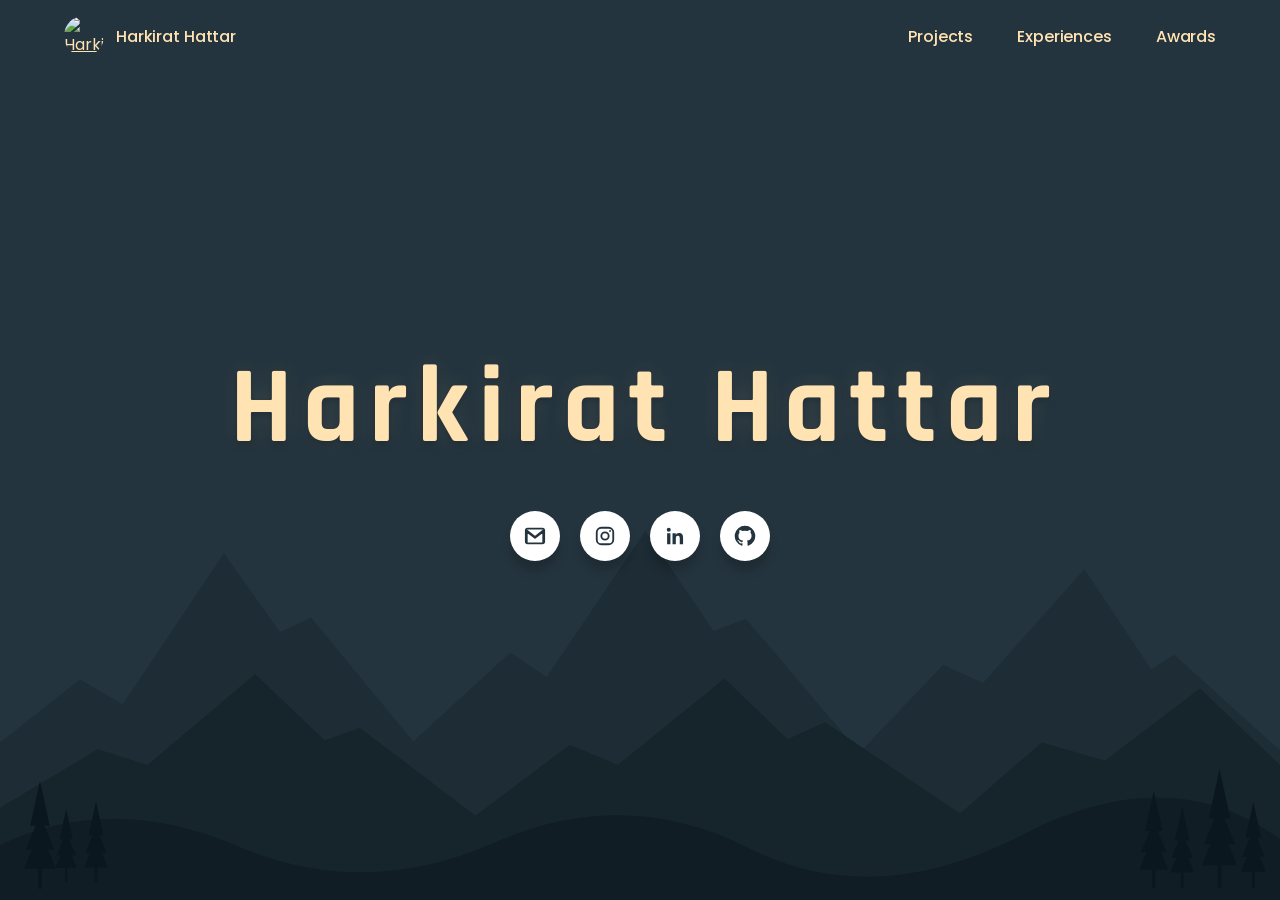
==== index.html @ 41f13f4e "Add files via upload" ====
﻿<!DOCTYPE html>
<html lang="en">
<head>
  <meta charset="UTF-8">
  <meta name="viewport" content="width=device-width, initial-scale=1">
  <meta name="description" content="Harkirat Hattar - a seaside homepage beneath the rain.">
  <title>Harkirat Hattar | Home</title>
  <link href="https://fonts.googleapis.com/css2?family=Poppins:wght@400;500;600&family=Rajdhani:wght@400;600;700&display=swap" rel="stylesheet">
  <link rel="stylesheet" href="./style.css">
  <script src="./script.js" defer></script>
</head>
<body class="back-row-toggle" id="home">
  <div class="rain front-row" aria-hidden="true"></div>
  <div class="rain back-row" aria-hidden="true"></div>
  <svg class="landscape" viewBox="0 0 1440 360" preserveAspectRatio="none" aria-hidden="true" focusable="false">
    <defs><symbol id="pine" viewBox="0 0 40 100"><path d="M18 100V82H2L11 65H4L15 44H9L20 4L31 44H25L36 65H29L38 82H22V100Z" /></symbol></defs>
    <path class="mountains-distant" d="M0 220L90 164L138 186L252 52L315 122L350 109L465 219L574 140L615 162L726 32L803 121L839 110L967 229L1061 151L1106 167L1220 66L1295 155L1321 142L1440 227V360H0Z" />
    <path class="mountains-near" d="M0 278L110 226L166 240L287 159L365 218L405 207L535 285L641 222L695 240L815 163L886 217L928 202L1080 283L1172 220L1243 236L1350 172L1440 240V360H0Z" />
    <path class="foothills" d="M0 311Q125 264 267 312T556 309T843 314T1150 302T1440 306V360H0Z" />
    <g class="trees">
      <use href="#pine" x="25" y="245" width="40" height="110" /><use href="#pine" x="61" y="272" width="27" height="76" /><use href="#pine" x="93" y="263" width="30" height="88" />
      <use href="#pine" x="1280" y="252" width="36" height="104" /><use href="#pine" x="1315" y="268" width="30" height="87" /><use href="#pine" x="1350" y="230" width="44" height="128" /><use href="#pine" x="1394" y="263" width="32" height="93" />
    </g>
  </svg>

  <header>
    <div class="nav-brand">
      <a class="nav-portrait" href="./index.html" aria-label="Home">
        <img class="logo" src="./assets/harkirat-hattar.jpg" alt="Harkirat Hattar" width="40" height="40">
      </a>
      <a class="nav-name" href="./index.html">Harkirat Hattar</a>
    </div>
    <button class="icons" type="button" aria-label="Open navigation" aria-controls="main-navigation" aria-expanded="false"><span id="menu-icon" aria-hidden="true">&#9776;</span><span id="close-icon" aria-hidden="true">&#215;</span></button>
    <nav class="navbar" id="main-navigation" aria-label="Main navigation">
      <a href="./about.html#projects" class="nav-item" style="--i: 0">Projects</a>
      <a href="./about.html#experiences" class="nav-item" style="--i: 1">Experiences</a>
      <a href="./about.html#awards" class="nav-item" style="--i: 2">Awards</a>
    </nav>
  </header>

  <main class="content">
    <!-- Title typography adapted from Justin Linwood Ross's AUTUMN title card. -->
    <h1 data-text="Harkirat Hattar">Harkirat Hattar</h1>
    <ul class="socials" aria-label="Social links">
      <li>
        <a class="social-icon gmail" href="mailto:hhattar@ucsd.edu" aria-label="Email hhattar@ucsd.edu">
          <span class="tooltip" aria-hidden="true">Gmail</span>
          <svg viewBox="0 0 24 24" fill="none" stroke="currentColor" stroke-width="2" stroke-linecap="round" stroke-linejoin="round" aria-hidden="true" focusable="false"><rect x="2" y="4" width="20" height="16" rx="2"/><path d="m3 6 9 7 9-7M3 19V7l9 7 9-7v12"/></svg>
        </a>
      </li>
      <li>
        <a class="social-icon instagram" href="https://www.instagram.com/harkirathattar/" target="_blank" rel="noopener noreferrer" aria-label="Instagram (opens in a new tab)">
          <span class="tooltip" aria-hidden="true">Instagram</span>
          <svg viewBox="0 0 24 24" fill="none" stroke="currentColor" stroke-width="2" aria-hidden="true" focusable="false"><rect x="3" y="3" width="18" height="18" rx="5"/><circle cx="12" cy="12" r="4"/><circle cx="17.5" cy="6.5" r="1" fill="currentColor" stroke="none"/></svg>
        </a>
      </li>
      <li>
        <a class="social-icon linkedin" href="https://www.linkedin.com/in/harkirath135/" target="_blank" rel="noopener noreferrer" aria-label="LinkedIn (opens in a new tab)">
          <span class="tooltip" aria-hidden="true">LinkedIn</span>
          <svg viewBox="0 0 24 24" fill="currentColor" aria-hidden="true" focusable="false"><path d="M5.2 3a2.2 2.2 0 1 0 0 4.4 2.2 2.2 0 0 0 0-4.4ZM3.4 9h3.6v12H3.4V9Zm5.9 0h3.5v1.6h.1c.5-.9 1.7-1.9 3.5-1.9 3.7 0 4.4 2.4 4.4 5.5V21h-3.6v-6c0-1.4 0-3.2-2-3.2s-2.3 1.5-2.3 3.1V21H9.3V9Z"/></svg>
        </a>
      </li>
      <li>
        <a class="social-icon github" href="https://github.com/Harkirat47" target="_blank" rel="noopener noreferrer" aria-label="GitHub (opens in a new tab)">
          <span class="tooltip" aria-hidden="true">GitHub</span>
          <svg viewBox="0 0 24 24" fill="currentColor" aria-hidden="true" focusable="false"><path d="M12 .8a11.2 11.2 0 0 0-3.54 21.83c.56.1.77-.24.77-.54v-2.08c-3.13.68-3.79-1.33-3.79-1.33-.51-1.3-1.25-1.65-1.25-1.65-1.02-.7.08-.69.08-.69 1.13.08 1.73 1.16 1.73 1.16 1 1.72 2.63 1.22 3.27.93.1-.72.39-1.22.71-1.5-2.5-.28-5.13-1.25-5.13-5.57 0-1.23.44-2.23 1.16-3.01-.12-.28-.5-1.43.11-2.97 0 0 .95-.3 3.08 1.15a10.7 10.7 0 0 1 5.6 0c2.14-1.45 3.08-1.15 3.08-1.15.61 1.54.23 2.69.11 2.97.72.78 1.16 1.78 1.16 3.01 0 4.33-2.63 5.28-5.14 5.56.4.35.76 1.03.76 2.08v3.09c0 .3.2.65.78.54A11.2 11.2 0 0 0 12 .8Z"/></svg>
        </a>
      </li>
    </ul>
  </main>

</body>
</html>
---- style.css ----
﻿.rain {
  position: absolute;
  left: 0;
  width: 100%;
  height: 100%;
  z-index: 2;
}

.rain.back-row {
  display: none;
  z-index: 1;
  bottom: 60px;
  opacity: 0.5;
}

body.back-row-toggle .rain.back-row {
  display: block;
}

.drop {
  position: absolute;
  bottom: 100%;
  width: 15px;
  height: 200px;
  pointer-events: none;
  animation: drop 2.2s linear infinite;
}

@keyframes drop {
  0% {
    transform: translateY(0vh);
  }
  75% {
    transform: translateY(90vh);
  }
  100% {
    transform: translateY(90vh);
  }
}

.stem {
  width: 4px;
  height: 80%;
  margin-left: 7px;
  background: linear-gradient(to bottom, rgba(235, 247, 255, 0), rgba(235, 247, 255, 0.95));
  animation: stem 2.2s linear infinite;
}

@keyframes stem {
  0% {
    opacity: 1;
  }
  65% {
    opacity: 1;
  }
  75% {
    opacity: 0;
  }
  100% {
    opacity: 0;
  }
}

header {
  position: fixed;
  top: 0;
  left: 0;
  width: 100%;
  padding: 1rem 5%;
  display: flex;
  justify-content: space-between;
  align-items: center;
  z-index: 5;
}

.logo {
  width: 40px;
}

.nav-item {
  position: relative;
  color: var(--sea-sand);
  font-size: 1rem;
  font-weight: 500;
  line-height: 25px;
  letter-spacing: -0.13px;
  text-decoration: none;
  margin-left: 2.5rem;
  transition: all 0.5s ease;
}

.nav-item:hover {
  color: var(--sea-turquoise);
}

.nav-item::after {
  content: "";
  position: absolute;
  bottom: -0.3rem;
  left: 50%;
  width: 0;
  height: 0.15rem;
  transform: translateX(-50%);
  background-color: var(--sea-turquoise);
  transition: all 0.5s ease;
}

.nav-item:hover:after {
  width: 100%;
}

.icons {
  position: absolute;
  right: 5%;
  font-size: 2.3rem;
  color: var(--sea-sand);
  cursor: pointer;
  display: none;
}

#check {
  display: none;
}

@media (max-width: 900px) {
  header {
    padding: 1.3rem 5%;
  }
}

@media (max-width: 700px) {
  header::before {
    position: absolute;
    content: "";
    inset: 0;
    width: 100%;
    height: 100%;
    background: rgba(38, 100, 142, 0.85);
    backdrop-filter: blur(50px);
    z-index: -1;
  }

  header::after {
    position: absolute;
    content: "";
    top: 0;
    left: -100%;
    width: 100%;
    height: 100%;
    background: linear-gradient(
      90deg,
      transparent,
      rgba(255, 227, 179, 0.4),
      transparent
    );
    transition: 0.8s;
  }

  .icons {
    display: inline-flex;
  }

  header.menu-open .icons #menu-icon {
    display: none;
  }

  .icons #close-icon {
    display: none;
  }

  header.menu-open .icons #close-icon {
    display: block;
  }

  .navbar {
    position: absolute;
    top: 100%;
    left: 0;
    width: 100%;
    height: 0;
    background: rgba(38, 100, 142, 0.85);
    backdrop-filter: blur(50px);
    box-shadow: 0 0.5rem 1rem rgba(38, 100, 142, 0.2);
    overflow: hidden;
    transition: all 0.3s ease;
  }

  header.menu-open .navbar {
    height: 16rem;
  }

  .nav-item {
    display: block;
    font-size: 1.1rem;
    margin: 2rem 0;
    text-align: center;
    transform: translateY(-50px);
    opacity: 0;
    transition: all 0.3s ease;
  }

  .nav-item:hover::after {
    width: auto;
  }

  header.menu-open .navbar a {
    transform: translateY(0);
    opacity: 1;
    transition-delay: calc(0.15s * var(--i));
  }
}

:root { --sea-deep: #26648e; --sea-blue: #4f8fc0; --sea-turquoise: #53d2dc; --sea-sand: #ffe3b3; --neon-primary: var(--sea-turquoise); }
* { box-sizing: border-box; }
html { min-height: 100%; }
body { margin: 0; min-height: 100vh; min-height: 100svh; background: #24343e; color: var(--sea-sand); font-family: "Poppins", sans-serif; }
.rain { position: fixed !important; inset: 0; overflow: hidden; pointer-events: none; }
.rain.back-row { top: -60px; bottom: 60px; }
.content { position: relative; z-index: 4; display: flex; flex-direction: column; align-items: center; justify-content: center; min-height: 100vh; min-height: 100svh; padding: 120px 20px; text-align: center; font-family: "Rajdhani", sans-serif; }
.content h1 { position: relative; max-width: 100%; font-size: clamp(3rem, 8.5vw, 7.5rem); font-weight: 700; letter-spacing: clamp(2px, .9vw, 10px); color: var(--sea-sand); text-shadow: 0 3px 8px rgba(11, 23, 30, .45), 0 0 18px rgba(255, 227, 179, .12); margin: 0; padding-left: clamp(2px, .9vw, 10px); }
.content h1::before { content: attr(data-text); position: absolute; inset: 0; padding-left: inherit; color: var(--sea-sand); text-shadow: -1px 0 #c8ad86; overflow: hidden; clip-path: inset(0 0 100% 0); animation: glitch-anim 3s infinite linear alternate-reverse; }
@keyframes glitch-anim { 0% { clip-path: inset(10% 0 20% 0); transform: translateX(2px); } 5% { clip-path: inset(60% 0 30% 0); transform: translateX(-3px); } 10% { clip-path: inset(30% 0 50% 0); transform: translateX(3px); } 100% { clip-path: inset(90% 0 5% 0); transform: translateX(-2px); } }
a:focus-visible, button:focus-visible { outline: 2px solid var(--neon-primary); outline-offset: 6px; }
.icons { background: transparent; border: 0; padding: 0; line-height: 1; }
.logo { display: block; }
.nav-brand { display: flex; align-items: center; gap: 12px; }
.nav-portrait { display: block; flex-shrink: 0; color: var(--sea-sand); transition: color .3s ease; }
.nav-portrait:hover { color: var(--sea-turquoise); }
.nav-portrait .logo { width: 40px; height: 40px; border-radius: 50%; object-fit: cover; }
.nav-name { position: relative; color: var(--sea-sand); font-size: 1rem; font-weight: 500; line-height: 25px; letter-spacing: -.13px; text-decoration: none; transition: color .3s ease; }
.nav-name:hover { color: var(--sea-turquoise); }
.nav-name::after { content: ""; position: absolute; bottom: -.3rem; left: 50%; width: 0; height: .15rem; transform: translateX(-50%); background: var(--sea-turquoise); transition: width .3s ease; }
.nav-name:hover::after { width: 100%; }
@media (max-width: 360px) { .nav-brand { gap: 8px; } .nav-name { font-size: .85rem; } }
header::after { pointer-events: none; }
@media (max-width: 700px) { header:not(.menu-open) .navbar { visibility: hidden; } header.menu-open .navbar { visibility: visible; } }
@media (prefers-reduced-motion: reduce) { *, *::before, *::after { animation: none !important; transition: none !important; } .rain { display: none !important; } .content h1::before { display: none; } }





/* Quiet, layered mountain silhouettes behind the rain and title. */
.socials { display: flex; justify-content: center; gap: 20px; list-style: none; margin: 32px 0 0; padding: 0; font-family: "Poppins", sans-serif; }
.social-icon { position: relative; display: flex; align-items: center; justify-content: center; width: 50px; height: 50px; border-radius: 50%; background: #fff; color: #24343e; text-decoration: none; box-shadow: 0 10px 10px rgba(0, 0, 0, .18); transition: background .2s ease, color .2s ease, transform .2s ease; }
.social-icon svg { width: 22px; height: 22px; }
.social-icon .tooltip { position: absolute; bottom: calc(100% + 12px); left: 50%; transform: translate(-50%, 8px); padding: 5px 8px; border-radius: 5px; background: var(--social-color); color: #fff; font-size: 14px; opacity: 0; visibility: hidden; pointer-events: none; transition: opacity .2s ease, transform .3s cubic-bezier(.68, -.55, .265, 1.55), visibility .2s ease; }
.social-icon .tooltip::before { content: ""; position: absolute; width: 8px; height: 8px; bottom: -3px; left: 50%; background: inherit; transform: translateX(-50%) rotate(45deg); }
.social-icon.instagram { --social-color: #e4405f; }
.social-icon.gmail { --social-color: #d93025; }
.social-icon.linkedin { --social-color: #0a66c2; }
.social-icon.github { --social-color: #333; }
.social-icon:hover, .social-icon:focus-visible { background: var(--social-color); color: #fff; transform: translateY(-3px); }
.social-icon:hover .tooltip, .social-icon:focus-visible .tooltip { opacity: 1; visibility: visible; transform: translate(-50%, 0); }

.landscape { position: fixed; bottom: 0; left: 0; width: 100%; height: clamp(260px, 45vh, 560px); z-index: 0; pointer-events: none; }
.mountains-distant { fill: #1d2c35; }
.mountains-near { fill: #16242c; }
.foothills { fill: #101d24; }
.trees { fill: #0b171e; }
.about-page header { background: rgba(36, 52, 62, .95); }
.about-layout { position: relative; z-index: 4; display: block; max-width: 1140px; margin: 0 auto; padding: 130px 28px 80px; }
.about-sections { min-width: 0; }
.about-intro { margin-bottom: 36px; }
.about-intro p { margin: 0 0 8px; color: var(--sea-turquoise); font-size: .8rem; letter-spacing: 3px; text-transform: uppercase; }
.about-intro h1 { font-family: "Rajdhani", sans-serif; font-size: clamp(2rem, 5vw, 3.5rem); margin: 0; }
.about-section { scroll-margin-top: 110px; margin-bottom: 32px; padding: clamp(24px, 4vw, 40px); border: 1px solid rgba(255, 227, 179, .15); border-radius: 20px; background: rgba(16, 29, 36, .9); }
.about-section:target { border-color: var(--sea-turquoise); }
.section-number { color: var(--sea-turquoise); font-size: .8rem; letter-spacing: 2px; }
.about-section h2 { font-family: "Rajdhani", sans-serif; font-size: 2.3rem; margin: 8px 0 20px; }
.art-library { position: absolute; width: 0; height: 0; overflow: hidden; }
.intro-summary { color: #bac9d0; margin-top: 12px; line-height: 1.7; }
.section-intro { color: #bac9d0; font-size: .88rem; line-height: 1.8; margin: -4px 0 28px; }
.project-grid { display: grid; grid-template-columns: repeat(2, minmax(0, 1fr)); gap: 24px; }
.project-card { display: flex; flex-direction: column; min-width: 0; overflow: hidden; border: 1px solid rgba(255, 227, 179, .13); border-radius: 14px; background: #182a33; }
.featured-project { border-color: rgba(83, 210, 220, .4); }
.project-art { display: flex; flex-direction: column; align-items: center; justify-content: center; padding: 16px; color: var(--sea-turquoise); background: radial-gradient(ellipse at center, #23444f, #14252f); border-bottom: 1px solid rgba(83, 210, 220, .15); }
.project-art svg { display: block; width: 100%; height: 170px; }
.project-art span { font-size: .65rem; letter-spacing: 1px; color: #b5d6da; text-align: center; }
.project-card:nth-child(3n) .project-art { color: var(--sea-sand); background: radial-gradient(ellipse at center, #414039, #192b33); }
.card-body { display: flex; flex-direction: column; flex: 1; padding: 24px; }
.card-kicker { display: block; color: var(--sea-turquoise); font-size: .68rem; letter-spacing: 1.3px; text-transform: uppercase; line-height: 1.7; }
.project-card h3, .experience-entry h3, .volunteer-card h3, .award-card h3 { font-family: "Rajdhani", sans-serif; font-size: 1.6rem; line-height: 1.2; margin: 10px 0 14px; }
.card-body p, .experience-entry > p, .volunteer-card p, .award-card p { color: #bac9d0; font-size: .88rem; line-height: 1.85; margin: 0 0 16px; }
.tags { display: flex; flex-wrap: wrap; gap: 6px; margin: 0 0 20px; }
.tags span { border: 1px solid rgba(83, 210, 220, .2); border-radius: 5px; padding: 4px 8px; color: #d6e8e9; font-size: .65rem; }
.card-link { display: inline-block; align-self: flex-start; margin-top: auto; color: var(--sea-turquoise); font-size: .8rem; text-decoration: none; line-height: 1.6; }
.card-link:hover { text-decoration: underline; text-underline-offset: 4px; }
.card-body .research-status { margin-top: auto; margin-bottom: 0; padding-top: 16px; border-top: 1px solid rgba(83, 210, 220, .2); font-size: .8rem; color: var(--sea-sand); }
.experience-entry { padding: 26px 0; border-bottom: 1px solid rgba(255, 227, 179, .15); }
.entry-heading { display: flex; justify-content: space-between; gap: 24px; align-items: flex-start; }
.entry-location { margin: 0 0 20px; color: #bac9d0; font-size: .8rem; }
.entry-date { flex-shrink: 0; font-size: .75rem; color: var(--sea-sand); padding-top: 5px; }
.detail-list { padding-left: 20px; color: #bac9d0; font-size: .88rem; line-height: 1.85; }
.detail-list li { margin-bottom: 10px; padding-left: 5px; }
.detail-list li::marker { color: var(--sea-turquoise); }
.metric-row { display: flex; flex-wrap: wrap; gap: 32px; padding-top: 14px; }
.metric-row span { display: flex; flex-direction: column; color: #bac9d0; font-size: .7rem; }
.metric-row strong { font-family: "Rajdhani", sans-serif; font-size: 2rem; color: var(--sea-sand); }
.volunteer-heading { margin-top: 36px; }
.volunteer-heading h3 { font-family: "Rajdhani", sans-serif; font-size: 1.8rem; margin: 6px 0 20px; }
.volunteer-card { display: grid; grid-template-columns: 220px minmax(0, 1fr); align-items: center; gap: 28px; }
.volunteer-art { border-radius: 14px; border: 1px solid rgba(83, 210, 220, .15); }
.award-grid { display: grid; grid-template-columns: repeat(3, minmax(0, 1fr)); gap: 20px; }
.award-card { display: flex; flex-direction: column; padding: 24px; border: 1px solid rgba(255, 227, 179, .18); border-radius: 14px; background: linear-gradient(145deg, #293432, #182a33); }
.award-mark { font-family: "Rajdhani", sans-serif; font-size: 2.8rem; color: var(--sea-sand); opacity: .6; margin-bottom: 18px; }
@media (max-width: 900px) { .award-grid { grid-template-columns: 1fr; } }
@media (max-width: 700px) { .project-grid { grid-template-columns: 1fr; } .entry-heading { flex-direction: column; gap: 0; } .entry-date { margin-bottom: 20px; } .volunteer-card { grid-template-columns: 1fr; } .card-body { padding: 20px; } }
@media (max-width: 700px) { .about-layout { padding: 110px 20px 40px; } .about-section { scroll-margin-top: 100px; } }
@media (max-width: 700px) { .landscape { width: 180%; left: -40%; height: 38vh; } }
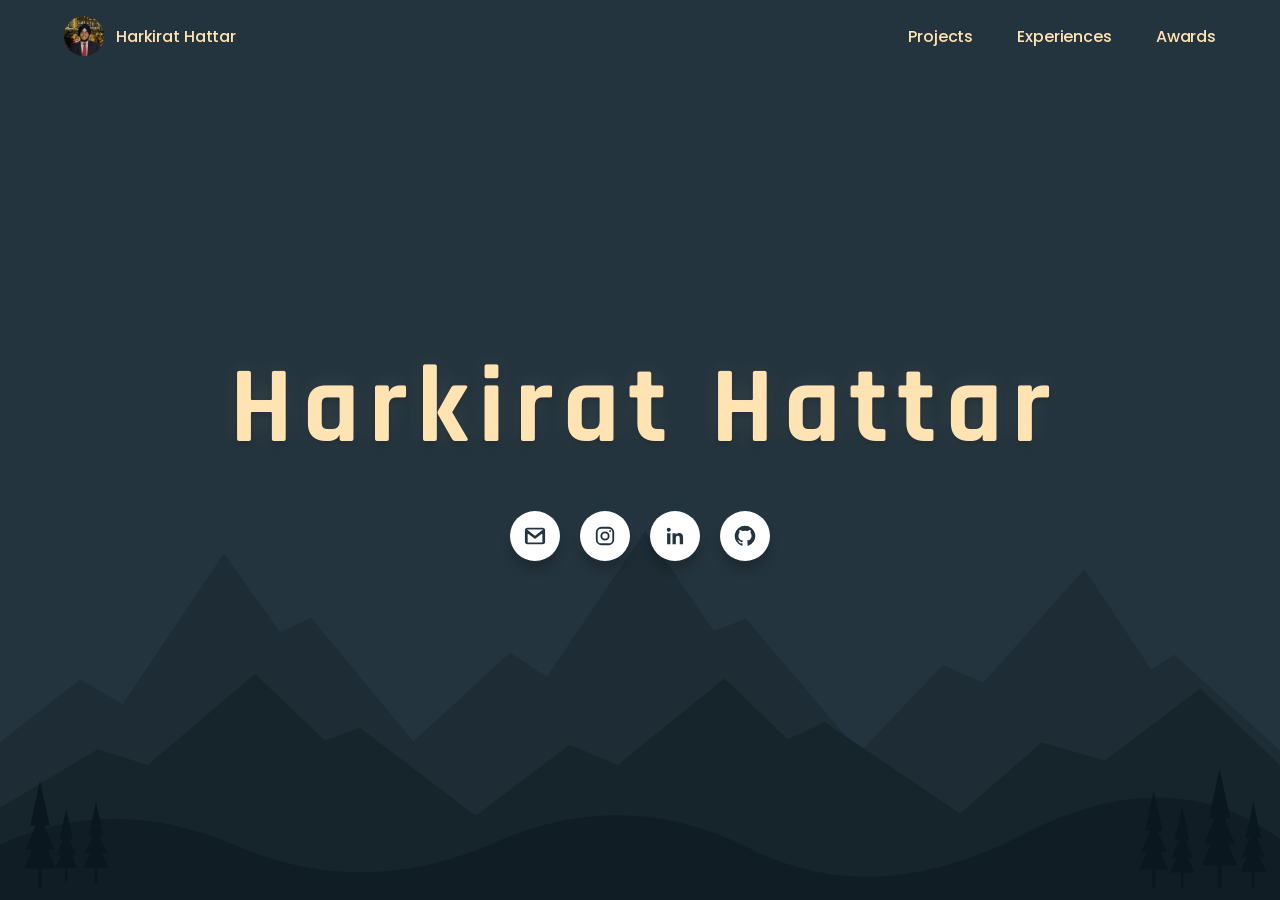
==== commit 33bddbf7: "changed file path" ====
--- a/index.html
+++ b/index.html
@@ -1,77 +1,77 @@
-﻿<!DOCTYPE html>
-<html lang="en">
-<head>
-  <meta charset="UTF-8">
-  <meta name="viewport" content="width=device-width, initial-scale=1">
-  <meta name="description" content="Harkirat Hattar - a seaside homepage beneath the rain.">
-  <title>Harkirat Hattar | Home</title>
-  <link href="https://fonts.googleapis.com/css2?family=Poppins:wght@400;500;600&family=Rajdhani:wght@400;600;700&display=swap" rel="stylesheet">
-  <link rel="stylesheet" href="./style.css">
-  <script src="./script.js" defer></script>
-</head>
-<body class="back-row-toggle" id="home">
-  <div class="rain front-row" aria-hidden="true"></div>
-  <div class="rain back-row" aria-hidden="true"></div>
-  <svg class="landscape" viewBox="0 0 1440 360" preserveAspectRatio="none" aria-hidden="true" focusable="false">
-    <defs><symbol id="pine" viewBox="0 0 40 100"><path d="M18 100V82H2L11 65H4L15 44H9L20 4L31 44H25L36 65H29L38 82H22V100Z" /></symbol></defs>
-    <path class="mountains-distant" d="M0 220L90 164L138 186L252 52L315 122L350 109L465 219L574 140L615 162L726 32L803 121L839 110L967 229L1061 151L1106 167L1220 66L1295 155L1321 142L1440 227V360H0Z" />
-    <path class="mountains-near" d="M0 278L110 226L166 240L287 159L365 218L405 207L535 285L641 222L695 240L815 163L886 217L928 202L1080 283L1172 220L1243 236L1350 172L1440 240V360H0Z" />
-    <path class="foothills" d="M0 311Q125 264 267 312T556 309T843 314T1150 302T1440 306V360H0Z" />
-    <g class="trees">
-      <use href="#pine" x="25" y="245" width="40" height="110" /><use href="#pine" x="61" y="272" width="27" height="76" /><use href="#pine" x="93" y="263" width="30" height="88" />
-      <use href="#pine" x="1280" y="252" width="36" height="104" /><use href="#pine" x="1315" y="268" width="30" height="87" /><use href="#pine" x="1350" y="230" width="44" height="128" /><use href="#pine" x="1394" y="263" width="32" height="93" />
-    </g>
-  </svg>
-
-  <header>
-    <div class="nav-brand">
-      <a class="nav-portrait" href="./index.html" aria-label="Home">
-        <img class="logo" src="./assets/harkirat-hattar.jpg" alt="Harkirat Hattar" width="40" height="40">
-      </a>
-      <a class="nav-name" href="./index.html">Harkirat Hattar</a>
-    </div>
-    <button class="icons" type="button" aria-label="Open navigation" aria-controls="main-navigation" aria-expanded="false"><span id="menu-icon" aria-hidden="true">&#9776;</span><span id="close-icon" aria-hidden="true">&#215;</span></button>
-    <nav class="navbar" id="main-navigation" aria-label="Main navigation">
-      <a href="./about.html#projects" class="nav-item" style="--i: 0">Projects</a>
-      <a href="./about.html#experiences" class="nav-item" style="--i: 1">Experiences</a>
-      <a href="./about.html#awards" class="nav-item" style="--i: 2">Awards</a>
-    </nav>
-  </header>
-
-  <main class="content">
-    <!-- Title typography adapted from Justin Linwood Ross's AUTUMN title card. -->
-    <h1 data-text="Harkirat Hattar">Harkirat Hattar</h1>
-    <ul class="socials" aria-label="Social links">
-      <li>
-        <a class="social-icon gmail" href="mailto:hhattar@ucsd.edu" aria-label="Email hhattar@ucsd.edu">
-          <span class="tooltip" aria-hidden="true">Gmail</span>
-          <svg viewBox="0 0 24 24" fill="none" stroke="currentColor" stroke-width="2" stroke-linecap="round" stroke-linejoin="round" aria-hidden="true" focusable="false"><rect x="2" y="4" width="20" height="16" rx="2"/><path d="m3 6 9 7 9-7M3 19V7l9 7 9-7v12"/></svg>
-        </a>
-      </li>
-      <li>
-        <a class="social-icon instagram" href="https://www.instagram.com/harkirathattar/" target="_blank" rel="noopener noreferrer" aria-label="Instagram (opens in a new tab)">
-          <span class="tooltip" aria-hidden="true">Instagram</span>
-          <svg viewBox="0 0 24 24" fill="none" stroke="currentColor" stroke-width="2" aria-hidden="true" focusable="false"><rect x="3" y="3" width="18" height="18" rx="5"/><circle cx="12" cy="12" r="4"/><circle cx="17.5" cy="6.5" r="1" fill="currentColor" stroke="none"/></svg>
-        </a>
-      </li>
-      <li>
-        <a class="social-icon linkedin" href="https://www.linkedin.com/in/harkirath135/" target="_blank" rel="noopener noreferrer" aria-label="LinkedIn (opens in a new tab)">
-          <span class="tooltip" aria-hidden="true">LinkedIn</span>
-          <svg viewBox="0 0 24 24" fill="currentColor" aria-hidden="true" focusable="false"><path d="M5.2 3a2.2 2.2 0 1 0 0 4.4 2.2 2.2 0 0 0 0-4.4ZM3.4 9h3.6v12H3.4V9Zm5.9 0h3.5v1.6h.1c.5-.9 1.7-1.9 3.5-1.9 3.7 0 4.4 2.4 4.4 5.5V21h-3.6v-6c0-1.4 0-3.2-2-3.2s-2.3 1.5-2.3 3.1V21H9.3V9Z"/></svg>
-        </a>
-      </li>
-      <li>
-        <a class="social-icon github" href="https://github.com/Harkirat47" target="_blank" rel="noopener noreferrer" aria-label="GitHub (opens in a new tab)">
-          <span class="tooltip" aria-hidden="true">GitHub</span>
-          <svg viewBox="0 0 24 24" fill="currentColor" aria-hidden="true" focusable="false"><path d="M12 .8a11.2 11.2 0 0 0-3.54 21.83c.56.1.77-.24.77-.54v-2.08c-3.13.68-3.79-1.33-3.79-1.33-.51-1.3-1.25-1.65-1.25-1.65-1.02-.7.08-.69.08-.69 1.13.08 1.73 1.16 1.73 1.16 1 1.72 2.63 1.22 3.27.93.1-.72.39-1.22.71-1.5-2.5-.28-5.13-1.25-5.13-5.57 0-1.23.44-2.23 1.16-3.01-.12-.28-.5-1.43.11-2.97 0 0 .95-.3 3.08 1.15a10.7 10.7 0 0 1 5.6 0c2.14-1.45 3.08-1.15 3.08-1.15.61 1.54.23 2.69.11 2.97.72.78 1.16 1.78 1.16 3.01 0 4.33-2.63 5.28-5.14 5.56.4.35.76 1.03.76 2.08v3.09c0 .3.2.65.78.54A11.2 11.2 0 0 0 12 .8Z"/></svg>
-        </a>
-      </li>
-    </ul>
-  </main>
-
-</body>
-</html>
-
+﻿<!DOCTYPE html>
+<html lang="en">
+<head>
+  <meta charset="UTF-8">
+  <meta name="viewport" content="width=device-width, initial-scale=1">
+  <meta name="description" content="Harkirat Hattar - a seaside homepage beneath the rain.">
+  <title>Harkirat Hattar | Home</title>
+  <link href="https://fonts.googleapis.com/css2?family=Poppins:wght@400;500;600&family=Rajdhani:wght@400;600;700&display=swap" rel="stylesheet">
+  <link rel="stylesheet" href="./style.css">
+  <script src="./script.js" defer></script>
+</head>
+<body class="back-row-toggle" id="home">
+  <div class="rain front-row" aria-hidden="true"></div>
+  <div class="rain back-row" aria-hidden="true"></div>
+  <svg class="landscape" viewBox="0 0 1440 360" preserveAspectRatio="none" aria-hidden="true" focusable="false">
+    <defs><symbol id="pine" viewBox="0 0 40 100"><path d="M18 100V82H2L11 65H4L15 44H9L20 4L31 44H25L36 65H29L38 82H22V100Z" /></symbol></defs>
+    <path class="mountains-distant" d="M0 220L90 164L138 186L252 52L315 122L350 109L465 219L574 140L615 162L726 32L803 121L839 110L967 229L1061 151L1106 167L1220 66L1295 155L1321 142L1440 227V360H0Z" />
+    <path class="mountains-near" d="M0 278L110 226L166 240L287 159L365 218L405 207L535 285L641 222L695 240L815 163L886 217L928 202L1080 283L1172 220L1243 236L1350 172L1440 240V360H0Z" />
+    <path class="foothills" d="M0 311Q125 264 267 312T556 309T843 314T1150 302T1440 306V360H0Z" />
+    <g class="trees">
+      <use href="#pine" x="25" y="245" width="40" height="110" /><use href="#pine" x="61" y="272" width="27" height="76" /><use href="#pine" x="93" y="263" width="30" height="88" />
+      <use href="#pine" x="1280" y="252" width="36" height="104" /><use href="#pine" x="1315" y="268" width="30" height="87" /><use href="#pine" x="1350" y="230" width="44" height="128" /><use href="#pine" x="1394" y="263" width="32" height="93" />
+    </g>
+  </svg>
+
+  <header>
+    <div class="nav-brand">
+      <a class="nav-portrait" href="./index.html" aria-label="Home">
+        <img class="logo" src="./harkirat-hattar.jpg" alt="Harkirat Hattar" width="40" height="40">
+      </a>
+      <a class="nav-name" href="./index.html">Harkirat Hattar</a>
+    </div>
+    <button class="icons" type="button" aria-label="Open navigation" aria-controls="main-navigation" aria-expanded="false"><span id="menu-icon" aria-hidden="true">&#9776;</span><span id="close-icon" aria-hidden="true">&#215;</span></button>
+    <nav class="navbar" id="main-navigation" aria-label="Main navigation">
+      <a href="./about.html#projects" class="nav-item" style="--i: 0">Projects</a>
+      <a href="./about.html#experiences" class="nav-item" style="--i: 1">Experiences</a>
+      <a href="./about.html#awards" class="nav-item" style="--i: 2">Awards</a>
+    </nav>
+  </header>
+
+  <main class="content">
+    <!-- Title typography adapted from Justin Linwood Ross's AUTUMN title card. -->
+    <h1 data-text="Harkirat Hattar">Harkirat Hattar</h1>
+    <ul class="socials" aria-label="Social links">
+      <li>
+        <a class="social-icon gmail" href="mailto:hhattar@ucsd.edu" aria-label="Email hhattar@ucsd.edu">
+          <span class="tooltip" aria-hidden="true">Gmail</span>
+          <svg viewBox="0 0 24 24" fill="none" stroke="currentColor" stroke-width="2" stroke-linecap="round" stroke-linejoin="round" aria-hidden="true" focusable="false"><rect x="2" y="4" width="20" height="16" rx="2"/><path d="m3 6 9 7 9-7M3 19V7l9 7 9-7v12"/></svg>
+        </a>
+      </li>
+      <li>
+        <a class="social-icon instagram" href="https://www.instagram.com/harkirathattar/" target="_blank" rel="noopener noreferrer" aria-label="Instagram (opens in a new tab)">
+          <span class="tooltip" aria-hidden="true">Instagram</span>
+          <svg viewBox="0 0 24 24" fill="none" stroke="currentColor" stroke-width="2" aria-hidden="true" focusable="false"><rect x="3" y="3" width="18" height="18" rx="5"/><circle cx="12" cy="12" r="4"/><circle cx="17.5" cy="6.5" r="1" fill="currentColor" stroke="none"/></svg>
+        </a>
+      </li>
+      <li>
+        <a class="social-icon linkedin" href="https://www.linkedin.com/in/harkirath135/" target="_blank" rel="noopener noreferrer" aria-label="LinkedIn (opens in a new tab)">
+          <span class="tooltip" aria-hidden="true">LinkedIn</span>
+          <svg viewBox="0 0 24 24" fill="currentColor" aria-hidden="true" focusable="false"><path d="M5.2 3a2.2 2.2 0 1 0 0 4.4 2.2 2.2 0 0 0 0-4.4ZM3.4 9h3.6v12H3.4V9Zm5.9 0h3.5v1.6h.1c.5-.9 1.7-1.9 3.5-1.9 3.7 0 4.4 2.4 4.4 5.5V21h-3.6v-6c0-1.4 0-3.2-2-3.2s-2.3 1.5-2.3 3.1V21H9.3V9Z"/></svg>
+        </a>
+      </li>
+      <li>
+        <a class="social-icon github" href="https://github.com/Harkirat47" target="_blank" rel="noopener noreferrer" aria-label="GitHub (opens in a new tab)">
+          <span class="tooltip" aria-hidden="true">GitHub</span>
+          <svg viewBox="0 0 24 24" fill="currentColor" aria-hidden="true" focusable="false"><path d="M12 .8a11.2 11.2 0 0 0-3.54 21.83c.56.1.77-.24.77-.54v-2.08c-3.13.68-3.79-1.33-3.79-1.33-.51-1.3-1.25-1.65-1.25-1.65-1.02-.7.08-.69.08-.69 1.13.08 1.73 1.16 1.73 1.16 1 1.72 2.63 1.22 3.27.93.1-.72.39-1.22.71-1.5-2.5-.28-5.13-1.25-5.13-5.57 0-1.23.44-2.23 1.16-3.01-.12-.28-.5-1.43.11-2.97 0 0 .95-.3 3.08 1.15a10.7 10.7 0 0 1 5.6 0c2.14-1.45 3.08-1.15 3.08-1.15.61 1.54.23 2.69.11 2.97.72.78 1.16 1.78 1.16 3.01 0 4.33-2.63 5.28-5.14 5.56.4.35.76 1.03.76 2.08v3.09c0 .3.2.65.78.54A11.2 11.2 0 0 0 12 .8Z"/></svg>
+        </a>
+      </li>
+    </ul>
+  </main>
+
+</body>
+</html>
 
 
 
+
